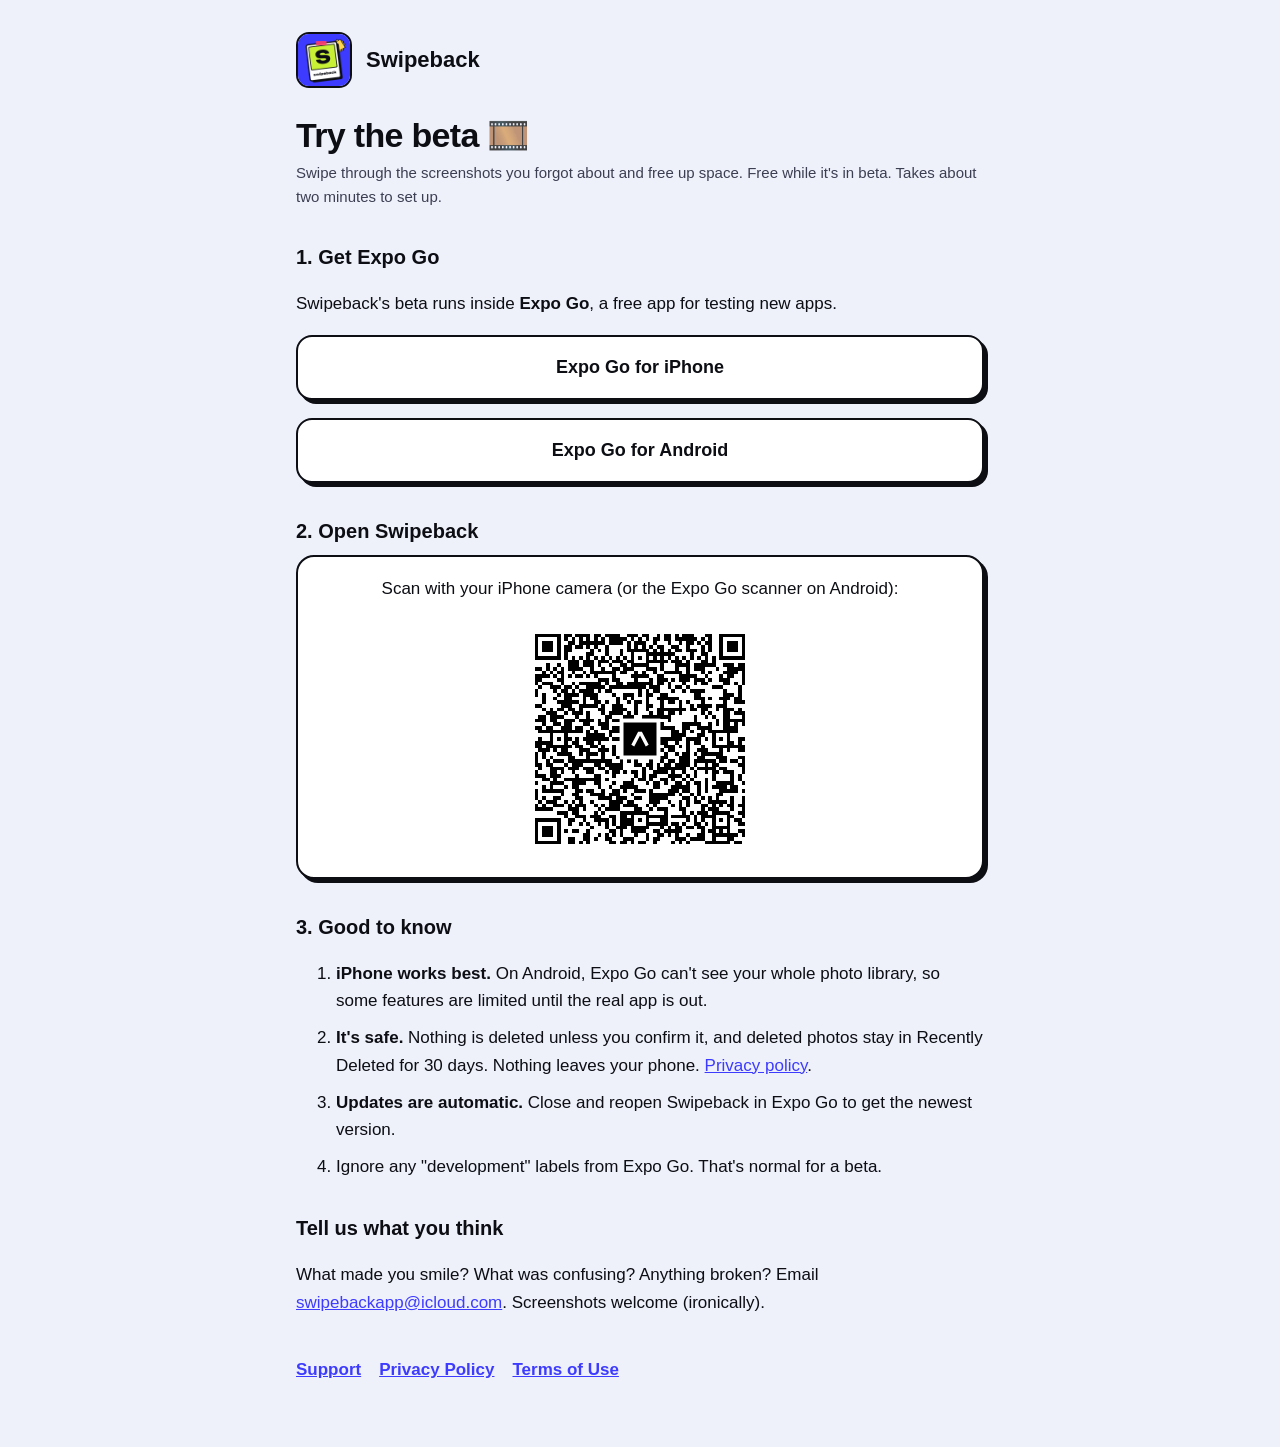
==== beta.html @ e2cc16da "Add beta tester page with Expo Go link Co-Authored-By: Claude Opus 5.5 <noreply@anthropic.com>" ====
<!doctype html>
<html lang="en">
<head>
<meta charset="utf-8">
<meta name="viewport" content="width=device-width, initial-scale=1">
<title>Try the Swipeback beta</title>
<meta name="description" content="Test Swipeback before it hits the App Store. Free, takes two minutes.">
<link rel="icon" href="favicon.png">
<link rel="stylesheet" href="style.css">
<style>
  .qr { display: block; width: 240px; max-width: 100%; margin: 6px auto 0; border-radius: 14px; }
  .btn { display: block; text-align: center; background: var(--brand); color: #fff; font-weight: 800; font-size: 18px; text-decoration: none; padding: 16px; border-radius: 16px; border: 2px solid var(--ink); box-shadow: 4px 4px 0 var(--ink); margin: 18px 0 8px; }
  .btn.ghost { background: var(--card); color: var(--ink); }
  ol li { margin: 10px 0; }
  .center { text-align: center; }
  .phone-only { display: none; }
  @media (hover: none) and (pointer: coarse) { .phone-only { display: block; } .desktop-only { display: none; } }
</style>
</head>
<body>
<main>
  <header><img src="icon.png" alt=""><a href="index.html">Swipeback</a></header>
  <h1>Try the beta 🎞️</h1>
  <p class="meta">Swipe through the screenshots you forgot about and free up space. Free while it's in beta. Takes about two minutes to set up.</p>

  <h2>1. Get Expo Go</h2>
  <p>Swipeback's beta runs inside <strong>Expo Go</strong>, a free app for testing new apps.</p>
  <a class="btn ghost" href="https://apps.apple.com/app/expo-go/id982107779">Expo Go for iPhone</a>
  <a class="btn ghost" href="https://play.google.com/store/apps/details?id=host.exp.exponent">Expo Go for Android</a>

  <h2>2. Open Swipeback</h2>
  <div class="phone-only">
    <p>On your phone? Tap this once Expo Go is installed:</p>
    <a class="btn" href="exp://u.expo.dev/6b013fb8-358e-4501-80dd-c81b67c2f82b?runtime-version=exposdk%3A58.0.0&amp;channel-name=beta">Open Swipeback in Expo Go</a>
    <p class="meta center">Or scan the code below from another device.</p>
  </div>
  <div class="box center">
    <p class="desktop-only" style="margin-top:0">Scan with your iPhone camera (or the Expo Go scanner on Android):</p>
    <img class="qr" src="beta-qr.svg" alt="QR code that opens Swipeback in Expo Go">
  </div>

  <h2>3. Good to know</h2>
  <ol>
    <li><strong>iPhone works best.</strong> On Android, Expo Go can't see your whole photo library, so some features are limited until the real app is out.</li>
    <li><strong>It's safe.</strong> Nothing is deleted unless you confirm it, and deleted photos stay in Recently Deleted for 30 days. Nothing leaves your phone. <a href="privacy.html">Privacy policy</a>.</li>
    <li><strong>Updates are automatic.</strong> Close and reopen Swipeback in Expo Go to get the newest version.</li>
    <li>Ignore any "development" labels from Expo Go. That's normal for a beta.</li>
  </ol>

  <h2>Tell us what you think</h2>
  <p>What made you smile? What was confusing? Anything broken? Email <a href="mailto:swipebackapp@icloud.com?subject=Swipeback%20beta%20feedback">swipebackapp@icloud.com</a>. Screenshots welcome (ironically).</p>

  <nav><a href="index.html">Support</a><a href="privacy.html">Privacy Policy</a><a href="terms.html">Terms of Use</a></nav>
</main>
</body>
</html>
---- style.css ----
:root { --paper:#EEF0FA; --ink:#0D0E14; --ink2:#3C3F52; --brand:#3D3BFF; --lime:#C8F135; --card:#fff; }
* { box-sizing: border-box; }
body { margin: 0; background: var(--paper); color: var(--ink); font: 17px/1.6 -apple-system, BlinkMacSystemFont, "Segoe UI", Roboto, sans-serif; }
main { max-width: 720px; margin: 0 auto; padding: 32px 16px 64px; }
header { display: flex; align-items: center; gap: 14px; margin-bottom: 28px; }
header img { width: 56px; height: 56px; border-radius: 13px; border: 2px solid var(--ink); }
header a { color: var(--ink); text-decoration: none; font-weight: 800; font-size: 22px; }
h1 { font-size: 34px; line-height: 1.15; margin: 0 0 6px; letter-spacing: -0.02em; }
h2 { font-size: 20px; margin: 32px 0 8px; }
.meta { color: var(--ink2); font-size: 15px; margin: 0 0 24px; }
.box { background: var(--card); border: 2px solid var(--ink); border-radius: 18px; padding: 18px 20px; box-shadow: 4px 4px 0 var(--ink); }
.box.lime { background: var(--lime); }
a { color: var(--brand); }
ul { padding-left: 22px; }
li { margin: 4px 0; }
nav { display: flex; gap: 18px; flex-wrap: wrap; margin-top: 40px; font-weight: 700; }
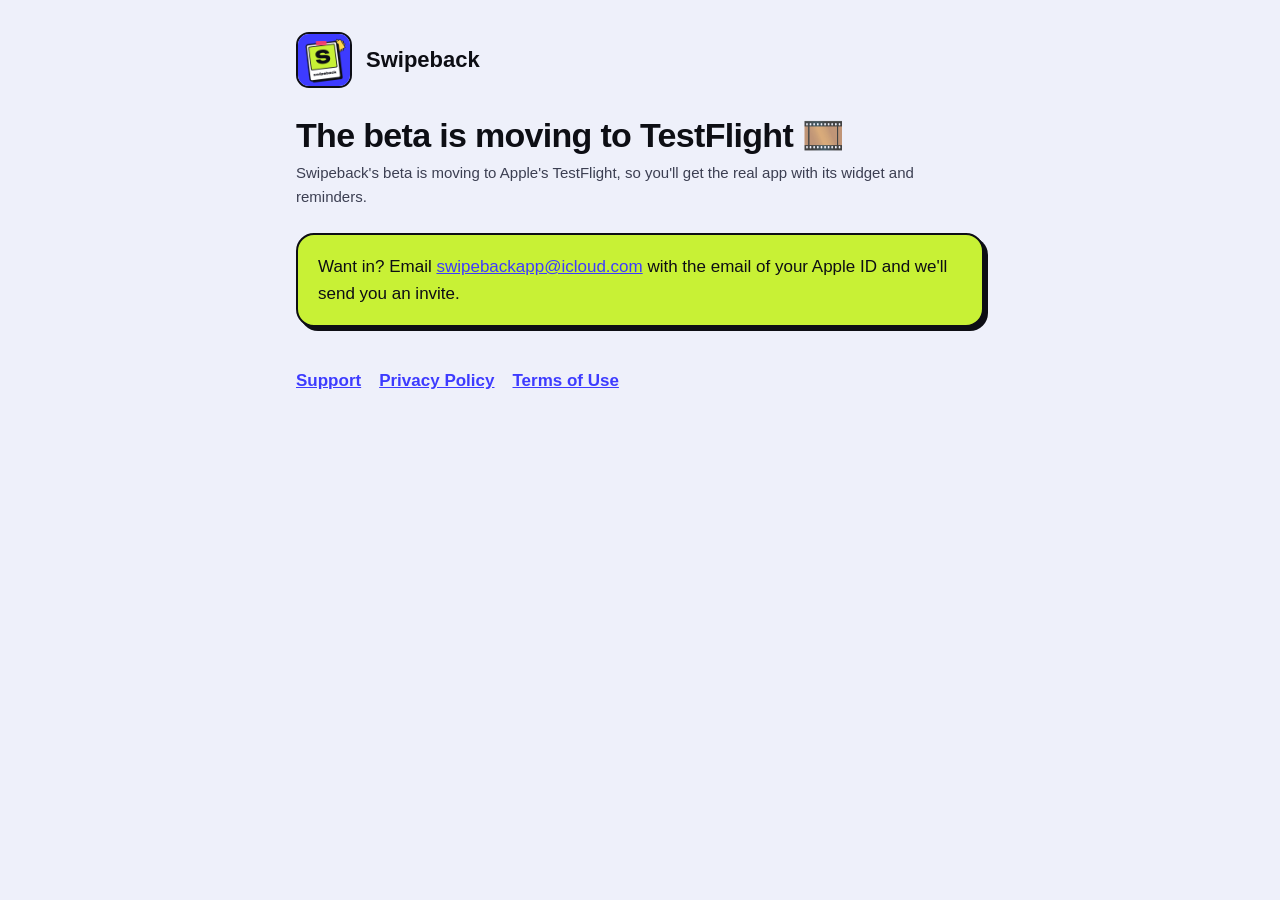
==== commit 40c3f419: "Move beta to TestFlight; remove Expo Go link Co-Authored-By: Claude Opus 5.5 <noreply@anthropic.com>" ====
--- a/beta.html
+++ b/beta.html
@@ -3,53 +3,18 @@
 <head>
 <meta charset="utf-8">
 <meta name="viewport" content="width=device-width, initial-scale=1">
-<title>Try the Swipeback beta</title>
-<meta name="description" content="Test Swipeback before it hits the App Store. Free, takes two minutes.">
+<title>Swipeback beta</title>
 <link rel="icon" href="favicon.png">
 <link rel="stylesheet" href="style.css">
-<style>
-  .qr { display: block; width: 240px; max-width: 100%; margin: 6px auto 0; border-radius: 14px; }
-  .btn { display: block; text-align: center; background: var(--brand); color: #fff; font-weight: 800; font-size: 18px; text-decoration: none; padding: 16px; border-radius: 16px; border: 2px solid var(--ink); box-shadow: 4px 4px 0 var(--ink); margin: 18px 0 8px; }
-  .btn.ghost { background: var(--card); color: var(--ink); }
-  ol li { margin: 10px 0; }
-  .center { text-align: center; }
-  .phone-only { display: none; }
-  @media (hover: none) and (pointer: coarse) { .phone-only { display: block; } .desktop-only { display: none; } }
-</style>
 </head>
 <body>
 <main>
   <header><img src="icon.png" alt=""><a href="index.html">Swipeback</a></header>
-  <h1>Try the beta 🎞️</h1>
-  <p class="meta">Swipe through the screenshots you forgot about and free up space. Free while it's in beta. Takes about two minutes to set up.</p>
-
-  <h2>1. Get Expo Go</h2>
-  <p>Swipeback's beta runs inside <strong>Expo Go</strong>, a free app for testing new apps.</p>
-  <a class="btn ghost" href="https://apps.apple.com/app/expo-go/id982107779">Expo Go for iPhone</a>
-  <a class="btn ghost" href="https://play.google.com/store/apps/details?id=host.exp.exponent">Expo Go for Android</a>
-
-  <h2>2. Open Swipeback</h2>
-  <div class="phone-only">
-    <p>On your phone? Tap this once Expo Go is installed:</p>
-    <a class="btn" href="exp://u.expo.dev/6b013fb8-358e-4501-80dd-c81b67c2f82b?runtime-version=exposdk%3A58.0.0&amp;channel-name=beta">Open Swipeback in Expo Go</a>
-    <p class="meta center">Or scan the code below from another device.</p>
+  <h1>The beta is moving to TestFlight 🎞️</h1>
+  <p class="meta">Swipeback's beta is moving to Apple's TestFlight, so you'll get the real app with its widget and reminders.</p>
+  <div class="box lime">
+    Want in? Email <a href="mailto:swipebackapp@icloud.com?subject=Swipeback%20beta">swipebackapp@icloud.com</a> with the email of your Apple ID and we'll send you an invite.
   </div>
-  <div class="box center">
-    <p class="desktop-only" style="margin-top:0">Scan with your iPhone camera (or the Expo Go scanner on Android):</p>
-    <img class="qr" src="beta-qr.svg" alt="QR code that opens Swipeback in Expo Go">
-  </div>
-
-  <h2>3. Good to know</h2>
-  <ol>
-    <li><strong>iPhone works best.</strong> On Android, Expo Go can't see your whole photo library, so some features are limited until the real app is out.</li>
-    <li><strong>It's safe.</strong> Nothing is deleted unless you confirm it, and deleted photos stay in Recently Deleted for 30 days. Nothing leaves your phone. <a href="privacy.html">Privacy policy</a>.</li>
-    <li><strong>Updates are automatic.</strong> Close and reopen Swipeback in Expo Go to get the newest version.</li>
-    <li>Ignore any "development" labels from Expo Go. That's normal for a beta.</li>
-  </ol>
-
-  <h2>Tell us what you think</h2>
-  <p>What made you smile? What was confusing? Anything broken? Email <a href="mailto:swipebackapp@icloud.com?subject=Swipeback%20beta%20feedback">swipebackapp@icloud.com</a>. Screenshots welcome (ironically).</p>
-
   <nav><a href="index.html">Support</a><a href="privacy.html">Privacy Policy</a><a href="terms.html">Terms of Use</a></nav>
 </main>
 </body>
